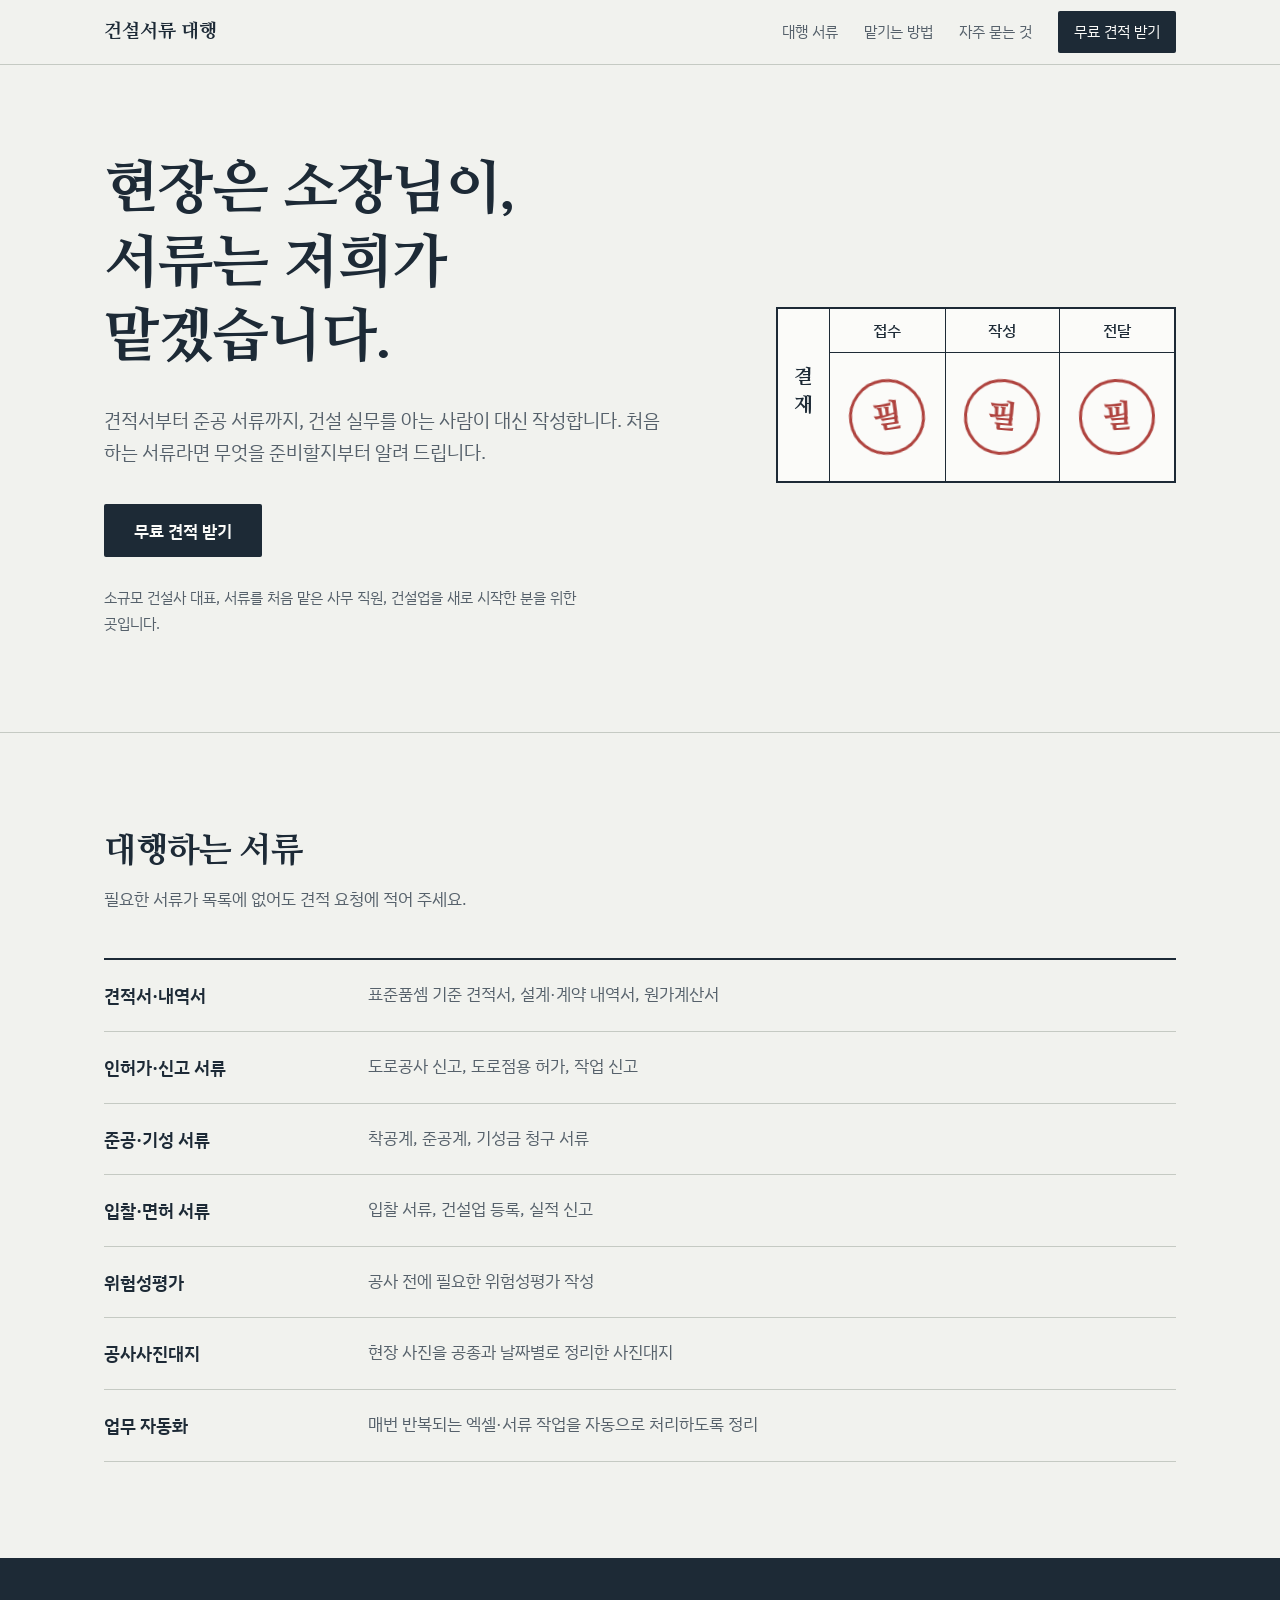
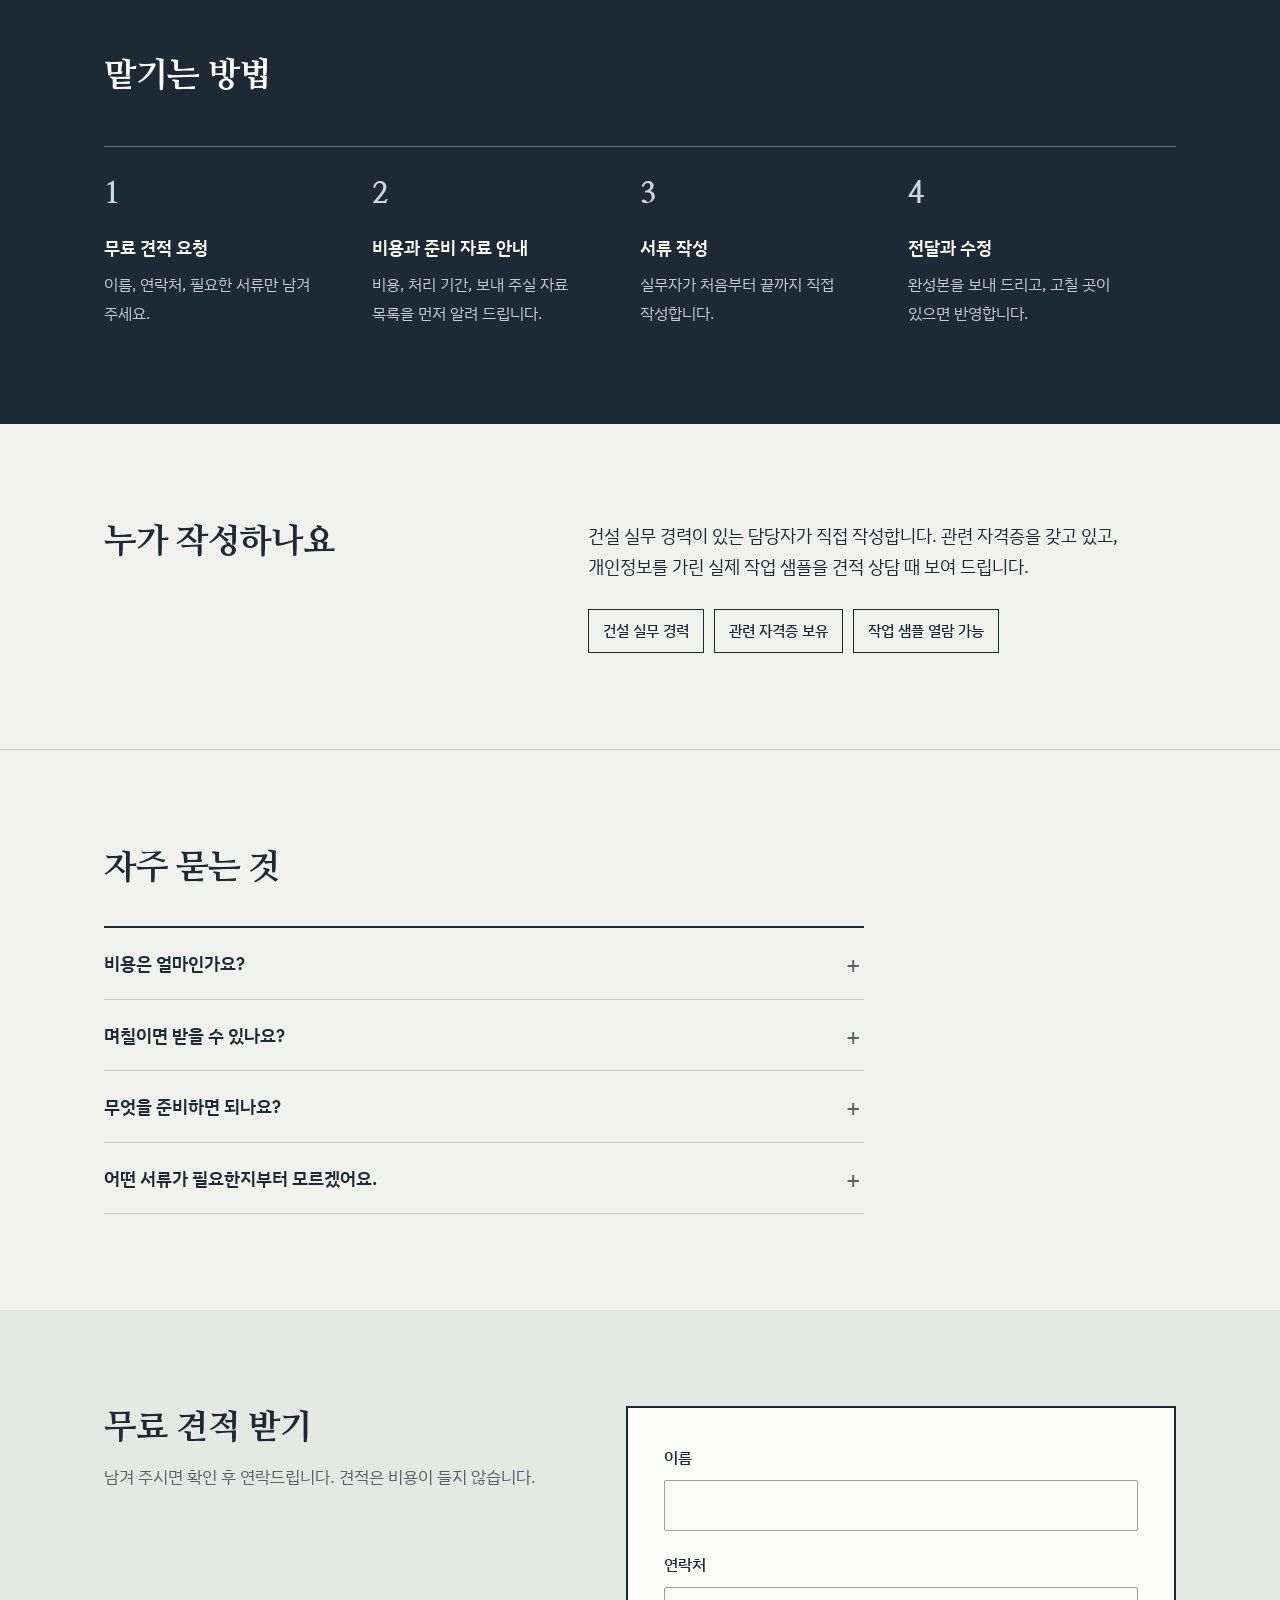
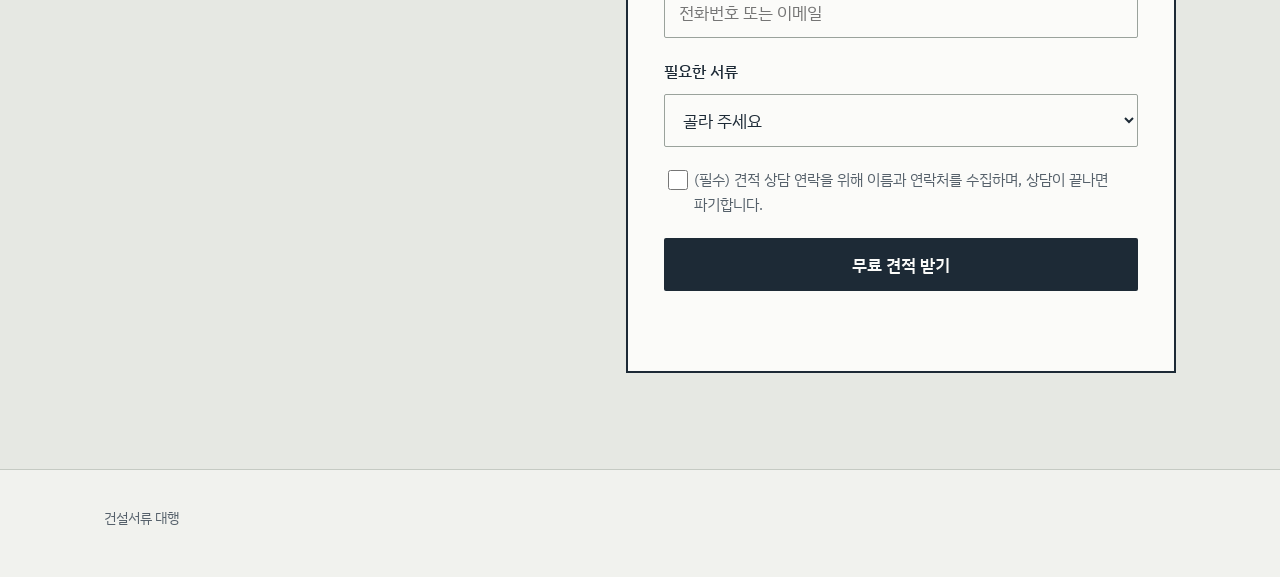
==== index.html @ 9c9627f2 "건설서류 대행 사이트 첫 버전: 첫 화면, 견적 요청 폼, /admin Co-Authored-By: Claude Opus 5.5 <noreply@anthropic.com>" ====
<!doctype html>
<html lang="ko">
<head>
  <meta charset="utf-8">
  <meta name="viewport" content="width=device-width, initial-scale=1">
  <!-- TODO: 사이트 이름이 정해지면 title·description·헤더·푸터의 "건설서류 대행"을 바꾼다 -->
  <title>건설서류 대행 | 견적서부터 준공 서류까지</title>
  <meta name="description" content="소규모 건설회사와 건설 초보자를 위해 견적서·내역서, 인허가·신고, 준공·기성, 입찰·면허, 위험성평가, 공사사진대지 서류를 대신 작성합니다.">
  <link rel="preconnect" href="https://fonts.googleapis.com">
  <link rel="preconnect" href="https://fonts.gstatic.com" crossorigin>
  <link href="https://fonts.googleapis.com/css2?family=IBM+Plex+Sans+KR:wght@400;500;600&family=Nanum+Myeongjo:wght@700;800&display=swap" rel="stylesheet">
  <link rel="stylesheet" href="/assets/style.css">
</head>
<body>
  <a class="skip" href="#quote">견적 요청으로 바로 가기</a>

  <header class="top">
    <div class="wrap top-in">
      <a class="brand" href="/">건설서류 대행</a>
      <nav aria-label="주요 메뉴">
        <a href="#docs">대행 서류</a>
        <a href="#how">맡기는 방법</a>
        <a href="#faq">자주 묻는 것</a>
        <a class="nav-cta" href="#quote">무료 견적 받기</a>
      </nav>
    </div>
  </header>

  <main>
    <section class="hero">
      <div class="wrap hero-in">
        <div class="hero-text">
          <h1>현장은 소장님이,<br>서류는 저희가 맡겠습니다.</h1>
          <p class="lead">견적서부터 준공 서류까지, 건설 실무를 아는 사람이 대신 작성합니다. 처음 하는 서류라면 무엇을 준비할지부터 알려 드립니다.</p>
          <a class="btn" href="#quote">무료 견적 받기</a>
          <p class="for">소규모 건설사 대표, 서류를 처음 맡은 사무 직원, 건설업을 새로 시작한 분을 위한 곳입니다.</p>
        </div>

        <figure class="approval" aria-label="결재란: 접수, 작성, 전달이 모두 완료된 모습">
          <figcaption>결재</figcaption>
          <div class="cells">
            <div class="cell"><span class="role">접수</span><span class="seal" style="--d:0">필</span></div>
            <div class="cell"><span class="role">작성</span><span class="seal" style="--d:1">필</span></div>
            <div class="cell"><span class="role">전달</span><span class="seal" style="--d:2">필</span></div>
          </div>
        </figure>
      </div>
    </section>

    <section id="docs" class="block">
      <div class="wrap">
        <h2>대행하는 서류</h2>
        <p class="sub">필요한 서류가 목록에 없어도 견적 요청에 적어 주세요.</p>
        <dl class="doclist">
          <div><dt>견적서·내역서</dt><dd>표준품셈 기준 견적서, 설계·계약 내역서, 원가계산서</dd></div>
          <div><dt>인허가·신고 서류</dt><dd>도로공사 신고, 도로점용 허가, 작업 신고</dd></div>
          <div><dt>준공·기성 서류</dt><dd>착공계, 준공계, 기성금 청구 서류</dd></div>
          <div><dt>입찰·면허 서류</dt><dd>입찰 서류, 건설업 등록, 실적 신고</dd></div>
          <div><dt>위험성평가</dt><dd>공사 전에 필요한 위험성평가 작성</dd></div>
          <div><dt>공사사진대지</dt><dd>현장 사진을 공종과 날짜별로 정리한 사진대지</dd></div>
          <div><dt>업무 자동화</dt><dd>매번 반복되는 엑셀·서류 작업을 자동으로 처리하도록 정리</dd></div>
        </dl>
      </div>
    </section>

    <section id="how" class="block block-ink">
      <div class="wrap">
        <h2>맡기는 방법</h2>
        <ol class="steps">
          <li><strong>무료 견적 요청</strong><span>이름, 연락처, 필요한 서류만 남겨 주세요.</span></li>
          <li><strong>비용과 준비 자료 안내</strong><span>비용, 처리 기간, 보내 주실 자료 목록을 먼저 알려 드립니다.</span></li>
          <li><strong>서류 작성</strong><span>실무자가 처음부터 끝까지 직접 작성합니다.</span></li>
          <li><strong>전달과 수정</strong><span>완성본을 보내 드리고, 고칠 곳이 있으면 반영합니다.</span></li>
        </ol>
      </div>
    </section>

    <section class="block">
      <div class="wrap who">
        <h2>누가 작성하나요</h2>
        <div class="who-body">
          <!-- TODO: 경력 연수와 자격증 이름이 정해지면 아래 문장에 넣는다 -->
          <p>건설 실무 경력이 있는 담당자가 직접 작성합니다. 관련 자격증을 갖고 있고, 개인정보를 가린 실제 작업 샘플을 견적 상담 때 보여 드립니다.</p>
          <ul class="proof">
            <li>건설 실무 경력</li>
            <li>관련 자격증 보유</li>
            <li>작업 샘플 열람 가능</li>
          </ul>
        </div>
      </div>
    </section>

    <!-- 후기 자리: 실제 후기가 생기면 이 자리에 넣는다. 지어내지 않는다. -->

    <section id="faq" class="block block-rule">
      <div class="wrap">
        <h2>자주 묻는 것</h2>
        <div class="faq">
          <details>
            <summary>비용은 얼마인가요?</summary>
            <p>서류 종류와 분량에 따라 다릅니다. 견적 요청을 남기시면 작업을 시작하기 전에 비용을 먼저 알려 드립니다.</p>
          </details>
          <details>
            <summary>며칠이면 받을 수 있나요?</summary>
            <p>서류마다 달라서 견적을 드릴 때 처리 기간도 함께 알려 드립니다.</p>
          </details>
          <details>
            <summary>무엇을 준비하면 되나요?</summary>
            <p>견적 요청 뒤에 필요한 자료 목록을 보내 드립니다. 보통 도면, 물량표, 현장 사진 같은 자료입니다.</p>
          </details>
          <details>
            <summary>어떤 서류가 필요한지부터 모르겠어요.</summary>
            <p>견적 요청에서 서류 종류를 "잘 모르겠어요"로 골라 주세요. 공사 상황을 듣고 필요한 서류부터 정리해 드립니다.</p>
          </details>
        </div>
      </div>
    </section>

    <section id="quote" class="block quote">
      <div class="wrap quote-in">
        <div>
          <h2>무료 견적 받기</h2>
          <p class="sub">남겨 주시면 확인 후 연락드립니다. 견적은 비용이 들지 않습니다.</p>
        </div>
        <form id="quote-form" novalidate>
          <label>이름
            <input name="name" autocomplete="name" maxlength="50" required>
          </label>
          <label>연락처
            <input name="contact" autocomplete="tel" inputmode="tel" maxlength="100" placeholder="전화번호 또는 이메일" required>
          </label>
          <label>필요한 서류
            <select name="message" required>
              <option value="">골라 주세요</option>
              <option>견적서·내역서</option>
              <option>인허가·신고 서류</option>
              <option>준공·기성 서류</option>
              <option>입찰·면허 서류</option>
              <option>위험성평가</option>
              <option>공사사진대지</option>
              <option>업무 자동화</option>
              <option>여러 가지</option>
              <option>잘 모르겠어요</option>
            </select>
          </label>
          <div class="trap" aria-hidden="true">
            <label>웹사이트 <input name="website" tabindex="-1" autocomplete="off"></label>
          </div>
          <label class="consent">
            <input type="checkbox" name="consent" required>
            <span>(필수) 견적 상담 연락을 위해 이름과 연락처를 수집하며, 상담이 끝나면 파기합니다.</span>
          </label>
          <button class="btn" type="submit">무료 견적 받기</button>
          <p class="form-msg" role="status" aria-live="polite"></p>
        </form>
      </div>
    </section>
  </main>

  <footer class="foot">
    <div class="wrap">
      <!-- TODO: 상호, 대표자, 사업자등록번호, 연락처가 정해지면 넣는다 -->
      <p>건설서류 대행</p>
    </div>
  </footer>

  <script src="/assets/main.js" defer></script>
</body>
</html>
---- assets/style.css ----
:root {
  --paper: #f1f2ee;
  --paper-2: #e6e8e3;
  --ink: #1d2a36;
  --graphite: #56616b;
  --rule: #c5cac3;
  --seal: #a8322d;
  --white: #fbfbf9;
  --serif: "Nanum Myeongjo", "Batang", serif;
  --sans: "IBM Plex Sans KR", "Malgun Gothic", system-ui, sans-serif;
}

*, *::before, *::after { box-sizing: border-box; }
html { scroll-behavior: smooth; }
body {
  margin: 0;
  background: var(--paper);
  color: var(--ink);
  font: 400 17px/1.7 var(--sans);
  word-break: keep-all;
  overflow-wrap: break-word;
}
h1, h2 { font-family: var(--serif); font-weight: 800; margin: 0; letter-spacing: -0.01em; }
h2 { font-size: clamp(26px, 3.2vw, 34px); line-height: 1.3; }
p { margin: 0; }
a { color: inherit; }
:focus-visible { outline: 3px solid var(--seal); outline-offset: 3px; }

.wrap { max-width: 1120px; margin: 0 auto; padding: 0 24px; }
.skip { position: absolute; left: -999px; top: 8px; background: var(--ink); color: var(--white); padding: 8px 14px; z-index: 10; }
.skip:focus { left: 8px; }

/* header */
.top { border-bottom: 1px solid var(--rule); background: var(--paper); position: sticky; top: 0; z-index: 5; }
.top-in { display: flex; align-items: center; justify-content: space-between; height: 64px; gap: 16px; }
.brand { font-family: var(--serif); font-weight: 800; font-size: 19px; text-decoration: none; }
.top nav { display: flex; align-items: center; gap: 26px; font-size: 15px; }
.top nav a { text-decoration: none; color: var(--graphite); }
.top nav a:hover { color: var(--ink); }
.top nav .nav-cta { color: var(--white); background: var(--ink); padding: 8px 16px; border-radius: 2px; }
.top nav .nav-cta:hover { color: var(--white); background: #2b3c4c; }

/* buttons */
.btn {
  display: inline-block; border: 0; cursor: pointer;
  background: var(--ink); color: var(--white);
  font: 600 17px/1 var(--sans);
  padding: 18px 30px; border-radius: 2px; text-decoration: none;
}
.btn:hover { background: #2b3c4c; }

/* hero */
.hero { padding: 88px 0 96px; border-bottom: 1px solid var(--rule); }
.hero-in { display: grid; grid-template-columns: 1.25fr 1fr; gap: 64px; align-items: center; }
.hero h1 { font-size: clamp(34px, 5vw, 58px); line-height: 1.28; }
.lead { margin: 28px 0 36px; font-size: 19px; color: var(--graphite); max-width: 34em; }
.for { margin-top: 28px; font-size: 15px; color: var(--graphite); max-width: 32em; }

/* approval box — the one bold element */
.approval {
  margin: 0; justify-self: end;
  display: grid; grid-template-columns: 52px 1fr;
  border: 2px solid var(--ink); background: var(--white);
  width: min(100%, 400px);
}
.approval figcaption {
  writing-mode: vertical-rl; text-orientation: upright;
  display: grid; place-items: center;
  border-right: 1px solid var(--ink);
  font-family: var(--serif); font-weight: 800; font-size: 20px; letter-spacing: 0.4em;
}
.cells { display: grid; grid-template-columns: repeat(3, 1fr); }
.cell { display: grid; grid-template-rows: 44px 1fr; border-left: 1px solid var(--ink); }
.cell:first-child { border-left: 0; }
.role { display: grid; place-items: center; border-bottom: 1px solid var(--ink); font-weight: 500; font-size: 16px; }
.seal {
  justify-self: center; align-self: center; margin: 26px 0;
  width: 76px; height: 76px; border-radius: 50%;
  border: 3px solid var(--seal); color: var(--seal);
  display: grid; place-items: center;
  font-family: var(--serif); font-weight: 800; font-size: 32px;
  transform: rotate(-8deg);
  opacity: 0.92;
  animation: stamp 420ms cubic-bezier(.2,.9,.3,1.3) both;
  animation-delay: calc(500ms + var(--d) * 380ms);
}
.cell:nth-child(2) .seal { transform: rotate(5deg); }
.cell:nth-child(3) .seal { transform: rotate(-3deg); }
@keyframes stamp {
  0% { opacity: 0; scale: 1.7; }
  60% { opacity: 1; scale: 0.94; }
  100% { opacity: 0.92; scale: 1; }
}

/* sections */
.block { padding: 96px 0; }
.block .sub { margin-top: 12px; color: var(--graphite); }
.block-ink { background: var(--ink); color: var(--white); }
.block-rule { border-top: 1px solid var(--rule); }

.doclist { margin: 44px 0 0; border-top: 2px solid var(--ink); }
.doclist > div {
  display: grid; grid-template-columns: 240px 1fr; gap: 24px;
  padding: 20px 0; border-bottom: 1px solid var(--rule);
}
.doclist dt { font-weight: 600; font-size: 18px; }
.doclist dd { margin: 0; color: var(--graphite); }

.steps { list-style: none; counter-reset: s; margin: 48px 0 0; padding: 0; display: grid; grid-template-columns: repeat(4, 1fr); gap: 0; }
.steps li { counter-increment: s; padding: 0 28px 0 0; border-top: 1px solid rgba(251,251,249,.35); padding-top: 22px; }
.steps li::before { content: counter(s); display: block; font-family: var(--serif); font-weight: 800; font-size: 30px; margin-bottom: 12px; color: #cfd5da; }
.steps strong { display: block; font-size: 18px; font-weight: 600; margin-bottom: 8px; }
.steps span { color: #c3cbd2; font-size: 16px; }

.who { display: grid; grid-template-columns: 1fr 1.4fr; gap: 64px; }
.who-body p { font-size: 18px; max-width: 34em; }
.proof { list-style: none; margin: 28px 0 0; padding: 0; display: flex; flex-wrap: wrap; gap: 10px; }
.proof li { border: 1px solid var(--ink); padding: 8px 14px; font-size: 15px; font-weight: 500; }

.faq { margin-top: 36px; max-width: 760px; border-top: 2px solid var(--ink); }
.faq details { border-bottom: 1px solid var(--rule); }
.faq summary { cursor: pointer; list-style: none; padding: 20px 40px 20px 0; font-weight: 600; font-size: 18px; position: relative; }
.faq summary::-webkit-details-marker { display: none; }
.faq summary::after { content: "+"; position: absolute; right: 4px; top: 16px; font-size: 24px; font-weight: 400; color: var(--graphite); }
.faq details[open] summary::after { content: "−"; }
.faq details p { padding: 0 0 22px; color: var(--graphite); max-width: 40em; }

/* quote form */
.quote { background: var(--paper-2); }
.quote-in { display: grid; grid-template-columns: 1fr 1.2fr; gap: 64px; align-items: start; }
#quote-form { background: var(--white); border: 2px solid var(--ink); padding: 36px; display: grid; gap: 20px; }
#quote-form label { display: grid; gap: 8px; font-weight: 500; font-size: 16px; }
#quote-form input, #quote-form select {
  font: 400 17px/1.4 var(--sans); color: var(--ink);
  padding: 13px 14px; border: 1px solid #9aa29c; border-radius: 2px; background: var(--white);
  width: 100%;
}
#quote-form input:focus, #quote-form select:focus { border-color: var(--ink); }
#quote-form .consent { grid-template-columns: 22px 1fr; align-items: start; font-weight: 400; font-size: 15px; color: var(--graphite); }
#quote-form .consent input { width: 20px; height: 20px; margin-top: 3px; padding: 0; accent-color: var(--ink); }
#quote-form .btn { width: 100%; }
#quote-form .btn[disabled] { opacity: .6; cursor: wait; }
.trap { position: absolute; left: -9999px; width: 1px; height: 1px; overflow: hidden; }
.form-msg { min-height: 1.5em; font-size: 16px; }
.form-msg.ok { color: var(--ink); font-weight: 600; }
.form-msg.err { color: var(--seal); }

.foot { border-top: 1px solid var(--rule); padding: 36px 0 48px; font-size: 14px; color: var(--graphite); }

/* responsive */
@media (max-width: 900px) {
  .hero { padding: 56px 0 64px; }
  .hero-in, .who, .quote-in { grid-template-columns: 1fr; gap: 40px; }
  .approval { justify-self: start; }
  .steps { grid-template-columns: 1fr 1fr; row-gap: 32px; }
  .top nav a:not(.nav-cta) { display: none; }
}
@media (max-width: 560px) {
  body { font-size: 16px; }
  .wrap { padding: 0 16px; }
  .block { padding: 64px 0; }
  .doclist > div { grid-template-columns: 1fr; gap: 4px; }
  .steps { grid-template-columns: 1fr; }
  #quote-form { padding: 24px 18px; }
  .seal { width: 64px; height: 64px; font-size: 27px; margin: 20px 0; }
  .approval { grid-template-columns: 44px 1fr; }
}
@media (prefers-reduced-motion: reduce) {
  html { scroll-behavior: auto; }
  .seal { animation: none; }
}
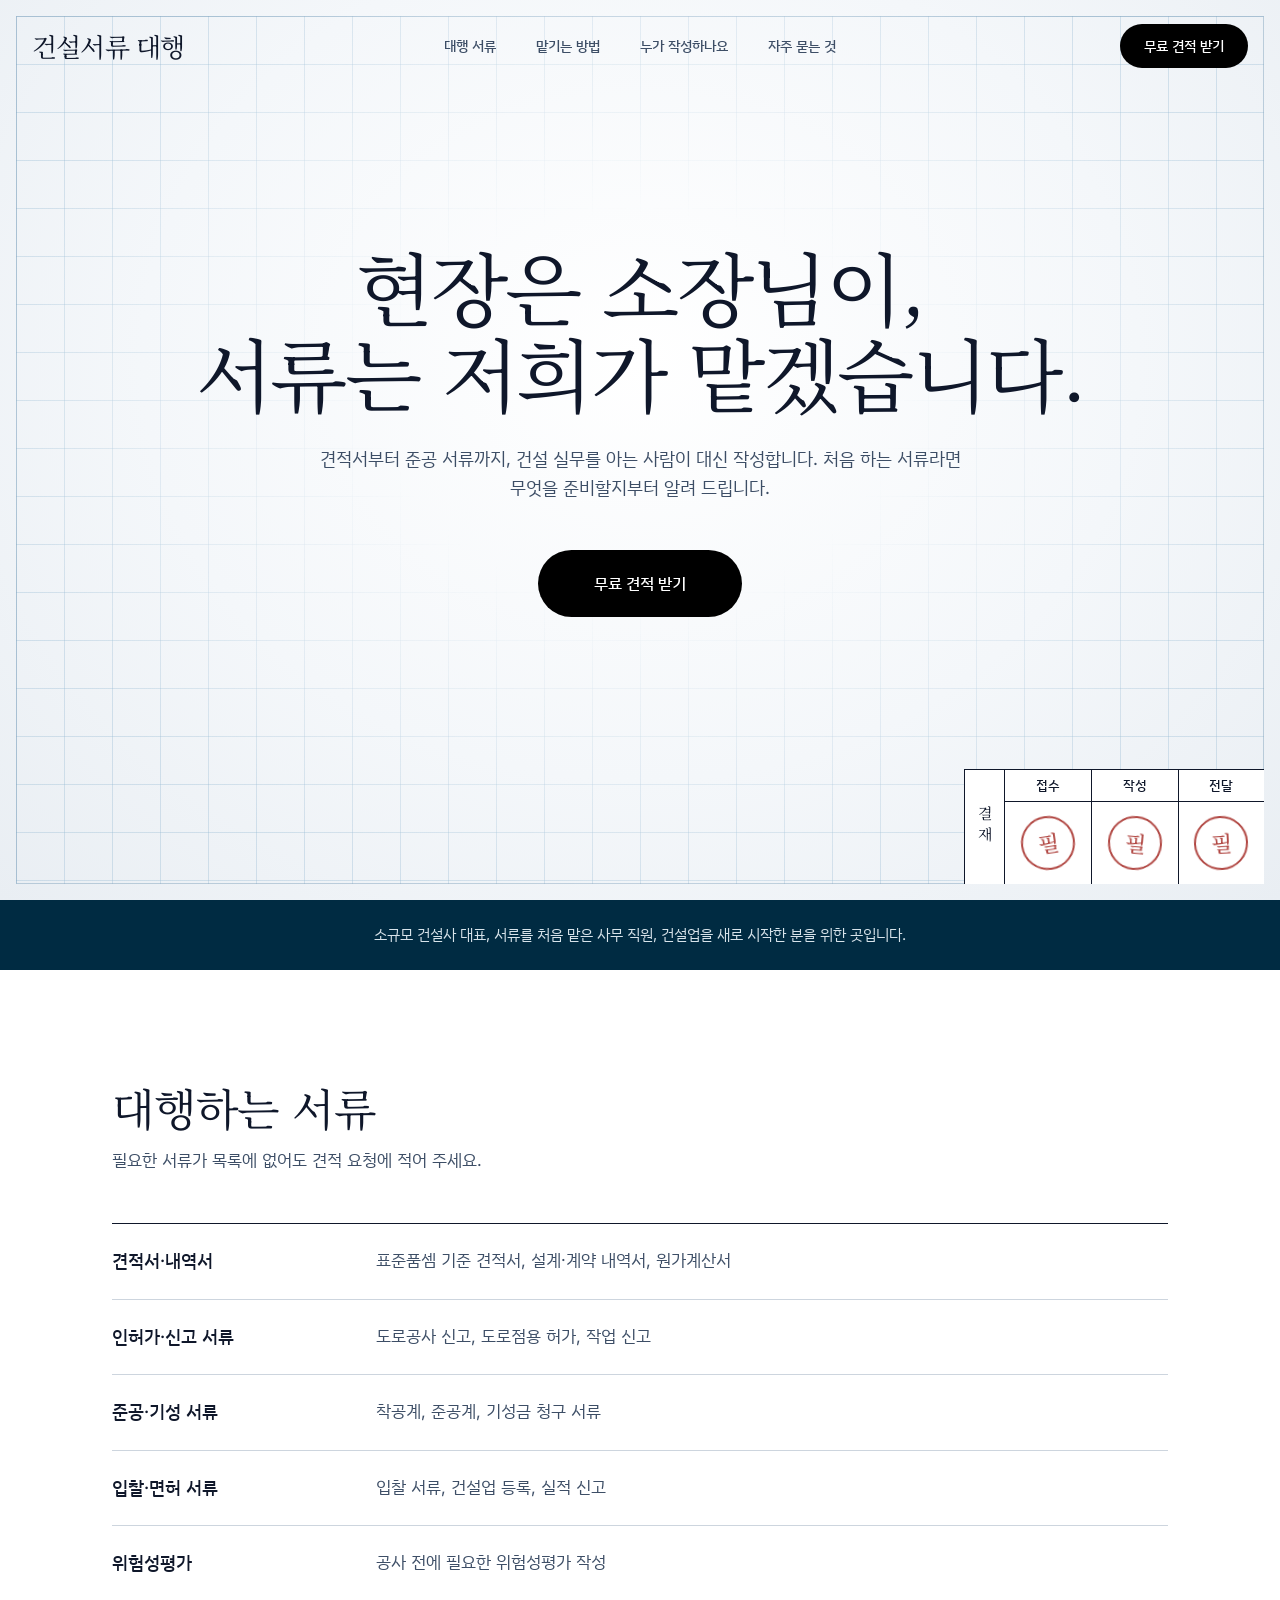
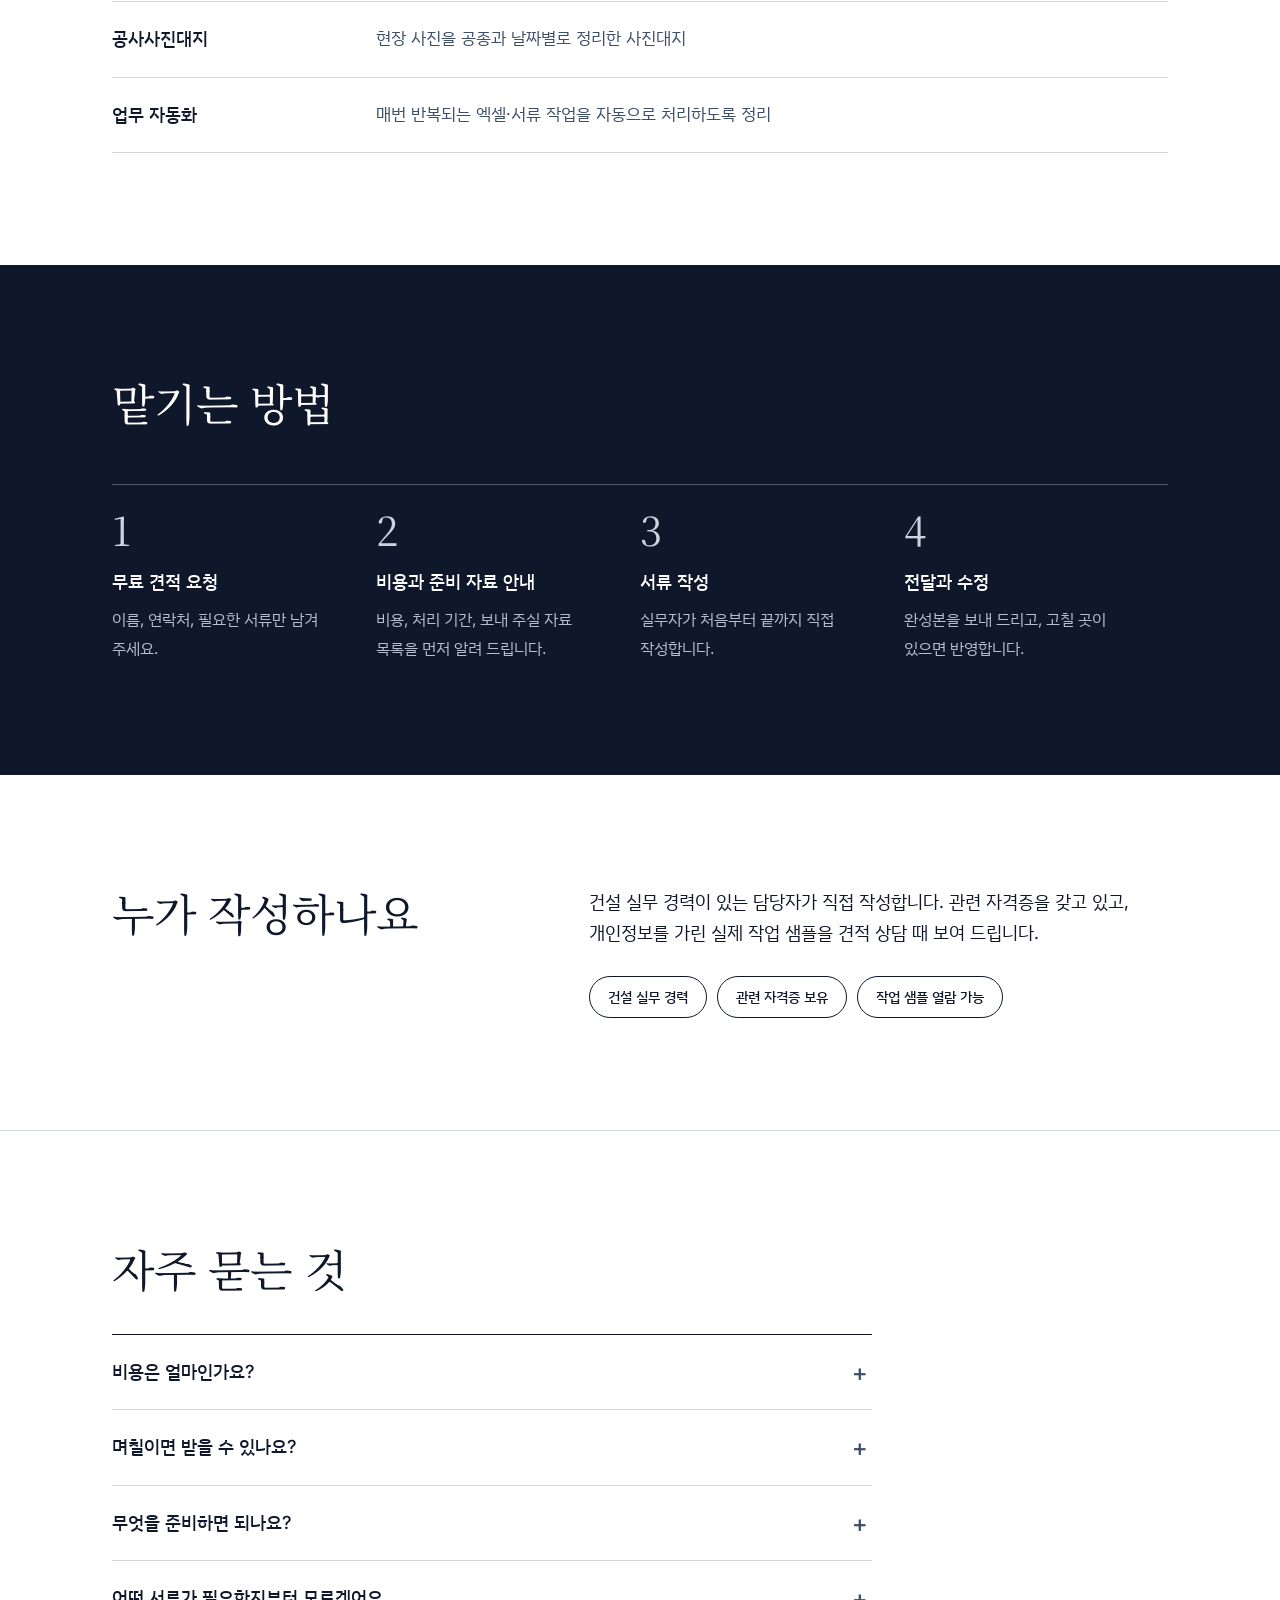
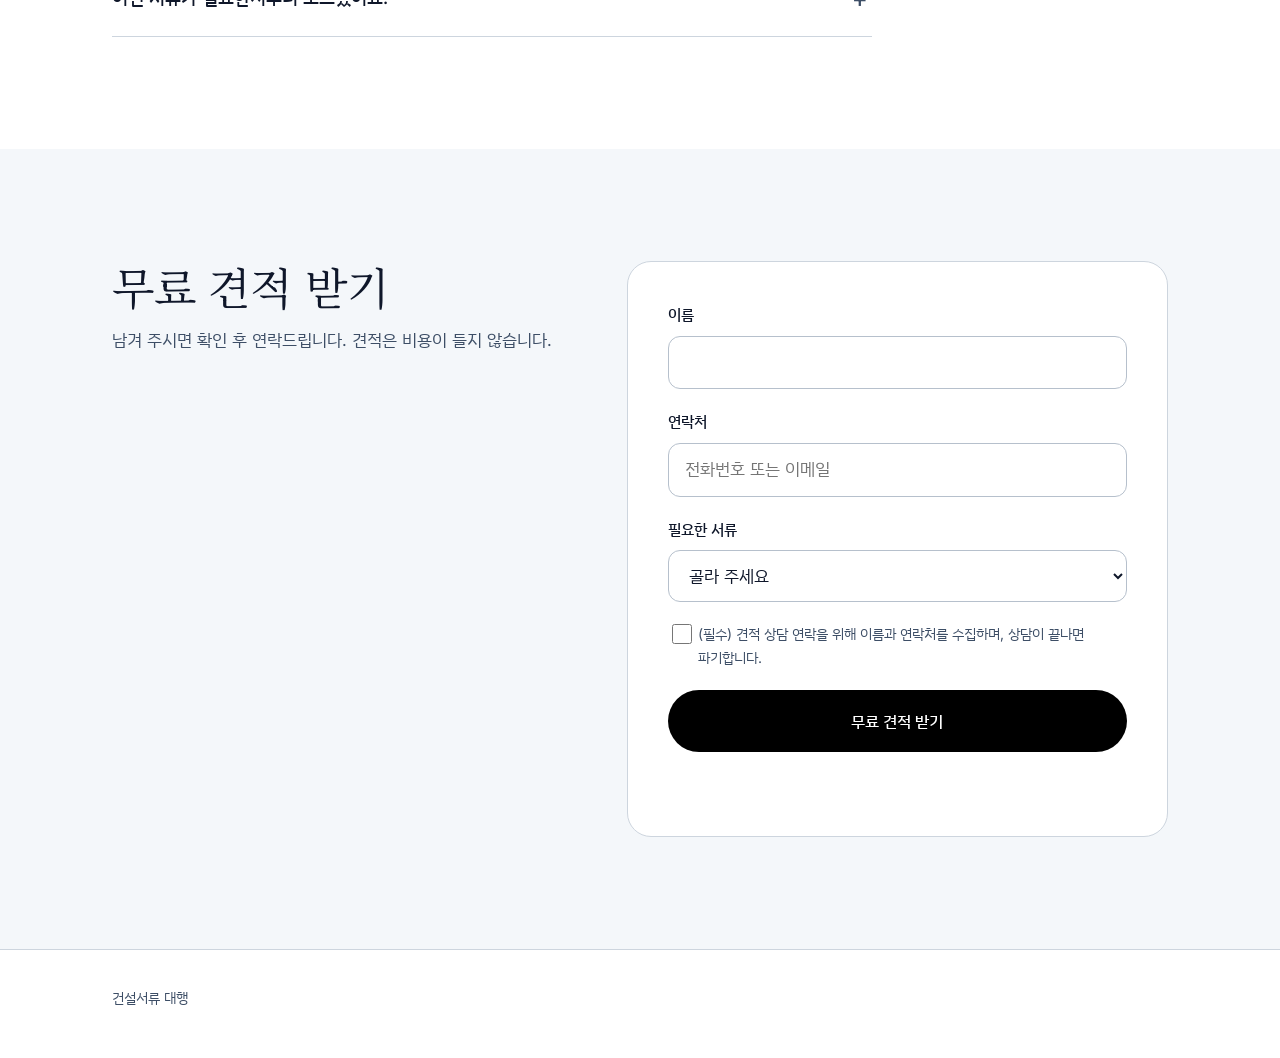
==== commit 0766b46b: "첫 화면을 도면 시트 컨셉의 에디토리얼 디자인으로 변경 Co-Authored-By: Claude Opus 5.5 <noreply@anthropic.com>" ====
--- a/index.html
+++ b/index.html
@@ -8,43 +8,46 @@
   <meta name="description" content="소규모 건설회사와 건설 초보자를 위해 견적서·내역서, 인허가·신고, 준공·기성, 입찰·면허, 위험성평가, 공사사진대지 서류를 대신 작성합니다.">
   <link rel="preconnect" href="https://fonts.googleapis.com">
   <link rel="preconnect" href="https://fonts.gstatic.com" crossorigin>
-  <link href="https://fonts.googleapis.com/css2?family=IBM+Plex+Sans+KR:wght@400;500;600&family=Nanum+Myeongjo:wght@700;800&display=swap" rel="stylesheet">
+  <link href="https://fonts.googleapis.com/css2?family=Inter:wght@400;500;600&family=IBM+Plex+Sans+KR:wght@400;500;600&family=Noto+Serif+KR:wght@400;500&display=swap" rel="stylesheet">
   <link rel="stylesheet" href="/assets/style.css">
 </head>
 <body>
   <a class="skip" href="#quote">견적 요청으로 바로 가기</a>
 
   <header class="top">
-    <div class="wrap top-in">
+    <div class="top-in">
       <a class="brand" href="/">건설서류 대행</a>
-      <nav aria-label="주요 메뉴">
+      <nav class="links" aria-label="주요 메뉴">
         <a href="#docs">대행 서류</a>
         <a href="#how">맡기는 방법</a>
+        <a href="#who">누가 작성하나요</a>
         <a href="#faq">자주 묻는 것</a>
-        <a class="nav-cta" href="#quote">무료 견적 받기</a>
       </nav>
+      <a class="pill pill-sm" href="#quote">무료 견적 받기</a>
     </div>
   </header>
 
   <main>
     <section class="hero">
-      <div class="wrap hero-in">
-        <div class="hero-text">
-          <h1>현장은 소장님이,<br>서류는 저희가 맡겠습니다.</h1>
-          <p class="lead">견적서부터 준공 서류까지, 건설 실무를 아는 사람이 대신 작성합니다. 처음 하는 서류라면 무엇을 준비할지부터 알려 드립니다.</p>
-          <a class="btn" href="#quote">무료 견적 받기</a>
-          <p class="for">소규모 건설사 대표, 서류를 처음 맡은 사무 직원, 건설업을 새로 시작한 분을 위한 곳입니다.</p>
+      <div class="sheet" aria-hidden="true"></div>
+      <div class="hero-in">
+        <h1 class="rise">현장은 소장님이,<br><em>서류는 저희가</em> 맡겠습니다.</h1>
+        <p class="lead rise" style="--delay:.2s">견적서부터 준공 서류까지, 건설 실무를 아는 사람이 대신 작성합니다. 처음 하는 서류라면 무엇을 준비할지부터 알려 드립니다.</p>
+        <a class="pill pill-lg rise" style="--delay:.4s" href="#quote">무료 견적 받기</a>
+      </div>
+
+      <figure class="approval" aria-label="결재란: 접수, 작성, 전달이 모두 완료된 모습">
+        <figcaption>결재</figcaption>
+        <div class="cells">
+          <div class="cell"><span class="role">접수</span><span class="seal" style="--d:0">필</span></div>
+          <div class="cell"><span class="role">작성</span><span class="seal" style="--d:1">필</span></div>
+          <div class="cell"><span class="role">전달</span><span class="seal" style="--d:2">필</span></div>
         </div>
+      </figure>
+    </section>
 
-        <figure class="approval" aria-label="결재란: 접수, 작성, 전달이 모두 완료된 모습">
-          <figcaption>결재</figcaption>
-          <div class="cells">
-            <div class="cell"><span class="role">접수</span><span class="seal" style="--d:0">필</span></div>
-            <div class="cell"><span class="role">작성</span><span class="seal" style="--d:1">필</span></div>
-            <div class="cell"><span class="role">전달</span><span class="seal" style="--d:2">필</span></div>
-          </div>
-        </figure>
-      </div>
+    <section class="for-band">
+      <p>소규모 건설사 대표, 서류를 처음 맡은 사무 직원, 건설업을 새로 시작한 분을 위한 곳입니다.</p>
     </section>
 
     <section id="docs" class="block">
@@ -75,7 +78,7 @@
       </div>
     </section>
 
-    <section class="block">
+    <section id="who" class="block">
       <div class="wrap who">
         <h2>누가 작성하나요</h2>
         <div class="who-body">
@@ -150,7 +153,7 @@
             <input type="checkbox" name="consent" required>
             <span>(필수) 견적 상담 연락을 위해 이름과 연락처를 수집하며, 상담이 끝나면 파기합니다.</span>
           </label>
-          <button class="btn" type="submit">무료 견적 받기</button>
+          <button class="pill pill-lg" type="submit">무료 견적 받기</button>
           <p class="form-msg" role="status" aria-live="polite"></p>
         </form>
       </div>
--- a/assets/style.css
+++ b/assets/style.css
@@ -1,171 +1,208 @@
 :root {
-  --paper: #f1f2ee;
-  --paper-2: #e6e8e3;
-  --ink: #1d2a36;
-  --graphite: #56616b;
-  --rule: #c5cac3;
+  --ink: #0f172a;
+  --muted: hsl(215 25% 32%);
+  --black: #000;
+  --white: #fff;
+  --sheet: #f4f7fa;
+  --sheet-2: #e9eef3;
+  --line: hsl(205 40% 70% / .35);
+  --rule: #cdd5de;
+  --navy: hsl(201 100% 13%);
   --seal: #a8322d;
-  --white: #fbfbf9;
-  --serif: "Nanum Myeongjo", "Batang", serif;
-  --sans: "IBM Plex Sans KR", "Malgun Gothic", system-ui, sans-serif;
+  --serif: "Noto Serif KR", "Batang", serif;
+  --sans: "Inter", "IBM Plex Sans KR", "Malgun Gothic", system-ui, sans-serif;
 }
 
 *, *::before, *::after { box-sizing: border-box; }
 html { scroll-behavior: smooth; }
 body {
   margin: 0;
-  background: var(--paper);
+  background: var(--white);
   color: var(--ink);
   font: 400 17px/1.7 var(--sans);
   word-break: keep-all;
   overflow-wrap: break-word;
 }
-h1, h2 { font-family: var(--serif); font-weight: 800; margin: 0; letter-spacing: -0.01em; }
-h2 { font-size: clamp(26px, 3.2vw, 34px); line-height: 1.3; }
+h1, h2 { font-family: var(--serif); font-weight: 400; margin: 0; }
+h2 { font-size: clamp(30px, 3.6vw, 44px); line-height: 1.15; letter-spacing: -1.2px; }
 p { margin: 0; }
 a { color: inherit; }
 :focus-visible { outline: 3px solid var(--seal); outline-offset: 3px; }
 
-.wrap { max-width: 1120px; margin: 0 auto; padding: 0 24px; }
-.skip { position: absolute; left: -999px; top: 8px; background: var(--ink); color: var(--white); padding: 8px 14px; z-index: 10; }
+.wrap { max-width: 1120px; margin: 0 auto; padding: 0 32px; }
+.skip { position: absolute; left: -999px; top: 8px; background: var(--black); color: var(--white); padding: 8px 14px; z-index: 20; }
 .skip:focus { left: 8px; }
 
-/* header */
-.top { border-bottom: 1px solid var(--rule); background: var(--paper); position: sticky; top: 0; z-index: 5; }
-.top-in { display: flex; align-items: center; justify-content: space-between; height: 64px; gap: 16px; }
-.brand { font-family: var(--serif); font-weight: 800; font-size: 19px; text-decoration: none; }
-.top nav { display: flex; align-items: center; gap: 26px; font-size: 15px; }
-.top nav a { text-decoration: none; color: var(--graphite); }
-.top nav a:hover { color: var(--ink); }
-.top nav .nav-cta { color: var(--white); background: var(--ink); padding: 8px 16px; border-radius: 2px; }
-.top nav .nav-cta:hover { color: var(--white); background: #2b3c4c; }
-
-/* buttons */
-.btn {
-  display: inline-block; border: 0; cursor: pointer;
-  background: var(--ink); color: var(--white);
-  font: 600 17px/1 var(--sans);
-  padding: 18px 30px; border-radius: 2px; text-decoration: none;
-}
-.btn:hover { background: #2b3c4c; }
-
-/* hero */
-.hero { padding: 88px 0 96px; border-bottom: 1px solid var(--rule); }
-.hero-in { display: grid; grid-template-columns: 1.25fr 1fr; gap: 64px; align-items: center; }
-.hero h1 { font-size: clamp(34px, 5vw, 58px); line-height: 1.28; }
-.lead { margin: 28px 0 36px; font-size: 19px; color: var(--graphite); max-width: 34em; }
-.for { margin-top: 28px; font-size: 15px; color: var(--graphite); max-width: 32em; }
-
-/* approval box — the one bold element */
+/* pill button */
+.pill {
+  display: inline-block; border: 0; cursor: pointer; text-decoration: none;
+  background: var(--black); color: var(--white);
+  border-radius: 9999px; font-family: var(--sans); font-weight: 500;
+  transition: transform .2s ease-in-out;
+}
+.pill:hover { transform: scale(1.03); }
+.pill-sm { padding: 10px 24px; font-size: 14px; }
+.pill-lg { padding: 20px 56px; font-size: 16px; }
+
+/* nav: 3 columns */
+.top { position: absolute; inset: 0 0 auto 0; z-index: 10; }
+.top-in {
+  max-width: 1280px; margin: 0 auto; padding: 24px 32px;
+  display: grid; grid-template-columns: 1fr auto 1fr; align-items: center; gap: 24px;
+}
+.brand { font-family: var(--serif); font-size: 26px; letter-spacing: -0.8px; text-decoration: none; }
+.links { display: flex; gap: 40px; font-size: 14px; font-weight: 500; }
+.links a { text-decoration: none; color: var(--muted); }
+.links a:hover { color: var(--ink); }
+.top .pill { justify-self: end; }
+
+/* hero: a drawing sheet */
+.hero {
+  position: relative; min-height: 100vh; min-height: 100svh;
+  display: flex; align-items: center; justify-content: center;
+  padding: 120px 32px 160px; overflow: hidden;
+  background: radial-gradient(ellipse at 50% 40%, var(--white) 0%, var(--sheet) 55%, var(--sheet-2) 100%);
+}
+.sheet {
+  position: absolute; inset: 16px; pointer-events: none;
+  border: 1px solid hsl(205 30% 60% / .45);
+  background-image:
+    linear-gradient(var(--line) 1px, transparent 1px),
+    linear-gradient(90deg, var(--line) 1px, transparent 1px);
+  background-size: 48px 48px;
+  background-position: -1px -1px;
+  mask-image: radial-gradient(ellipse at 50% 45%, transparent 0%, transparent 28%, #000 75%);
+  -webkit-mask-image: radial-gradient(ellipse at 50% 45%, transparent 0%, transparent 28%, #000 75%);
+}
+.hero-in { position: relative; max-width: 1280px; text-align: center; display: flex; flex-direction: column; align-items: center; }
+.hero h1 {
+  font-size: 80px; line-height: 1.08; letter-spacing: -2.46px; color: var(--ink);
+}
+.hero h1 em { font-style: normal; color: var(--ink); }
+.lead { max-width: 670px; margin-top: 28px; font-size: 18px; line-height: 1.625; color: var(--muted); }
+.hero .pill-lg { margin-top: 48px; }
+
+.rise { opacity: 0; animation: fade-rise .8s ease-out forwards; animation-delay: var(--delay, 0s); }
+@keyframes fade-rise {
+  from { opacity: 0; transform: translateY(24px); }
+  to { opacity: 1; transform: translateY(0); }
+}
+
+/* title block in the sheet corner */
 .approval {
-  margin: 0; justify-self: end;
-  display: grid; grid-template-columns: 52px 1fr;
-  border: 2px solid var(--ink); background: var(--white);
-  width: min(100%, 400px);
+  position: absolute; right: 16px; bottom: 16px; margin: 0;
+  display: grid; grid-template-columns: 40px 1fr;
+  border-top: 1px solid var(--ink); border-left: 1px solid var(--ink);
+  background: var(--white); width: 300px;
 }
 .approval figcaption {
   writing-mode: vertical-rl; text-orientation: upright;
+  display: grid; place-items: center; border-right: 1px solid var(--ink);
+  font-family: var(--serif); font-size: 15px; letter-spacing: .4em;
+}
+.cells { display: grid; grid-template-columns: repeat(3, 1fr); }
+.cell { display: grid; grid-template-rows: 32px 1fr; border-left: 1px solid var(--ink); }
+.cell:first-child { border-left: 0; }
+.role { display: grid; place-items: center; border-bottom: 1px solid var(--ink); font-size: 13px; font-weight: 500; }
+.seal {
+  justify-self: center; align-self: center; margin: 14px 0;
+  width: 54px; height: 54px; border-radius: 50%;
+  border: 2.5px solid var(--seal); color: var(--seal);
   display: grid; place-items: center;
-  border-right: 1px solid var(--ink);
-  font-family: var(--serif); font-weight: 800; font-size: 20px; letter-spacing: 0.4em;
-}
-.cells { display: grid; grid-template-columns: repeat(3, 1fr); }
-.cell { display: grid; grid-template-rows: 44px 1fr; border-left: 1px solid var(--ink); }
-.cell:first-child { border-left: 0; }
-.role { display: grid; place-items: center; border-bottom: 1px solid var(--ink); font-weight: 500; font-size: 16px; }
-.seal {
-  justify-self: center; align-self: center; margin: 26px 0;
-  width: 76px; height: 76px; border-radius: 50%;
-  border: 3px solid var(--seal); color: var(--seal);
-  display: grid; place-items: center;
-  font-family: var(--serif); font-weight: 800; font-size: 32px;
-  transform: rotate(-8deg);
-  opacity: 0.92;
-  animation: stamp 420ms cubic-bezier(.2,.9,.3,1.3) both;
-  animation-delay: calc(500ms + var(--d) * 380ms);
-}
-.cell:nth-child(2) .seal { transform: rotate(5deg); }
-.cell:nth-child(3) .seal { transform: rotate(-3deg); }
+  font-family: var(--serif); font-weight: 500; font-size: 22px;
+  rotate: -8deg; opacity: 0;
+  animation: stamp .42s cubic-bezier(.2,.9,.3,1.3) forwards;
+  animation-delay: calc(1.3s + var(--d) * .35s);
+}
+.cell:nth-child(2) .seal { rotate: 5deg; }
+.cell:nth-child(3) .seal { rotate: -3deg; }
 @keyframes stamp {
   0% { opacity: 0; scale: 1.7; }
-  60% { opacity: 1; scale: 0.94; }
-  100% { opacity: 0.92; scale: 1; }
-}
+  60% { opacity: 1; scale: .94; }
+  100% { opacity: .9; scale: 1; }
+}
+
+.for-band { background: var(--navy); color: hsl(201 30% 88%); text-align: center; padding: 22px 32px; font-size: 15px; }
 
 /* sections */
-.block { padding: 96px 0; }
-.block .sub { margin-top: 12px; color: var(--graphite); }
+.block { padding: 112px 0; }
+.block .sub { margin-top: 14px; color: var(--muted); }
 .block-ink { background: var(--ink); color: var(--white); }
 .block-rule { border-top: 1px solid var(--rule); }
 
-.doclist { margin: 44px 0 0; border-top: 2px solid var(--ink); }
-.doclist > div {
-  display: grid; grid-template-columns: 240px 1fr; gap: 24px;
-  padding: 20px 0; border-bottom: 1px solid var(--rule);
-}
-.doclist dt { font-weight: 600; font-size: 18px; }
-.doclist dd { margin: 0; color: var(--graphite); }
-
-.steps { list-style: none; counter-reset: s; margin: 48px 0 0; padding: 0; display: grid; grid-template-columns: repeat(4, 1fr); gap: 0; }
-.steps li { counter-increment: s; padding: 0 28px 0 0; border-top: 1px solid rgba(251,251,249,.35); padding-top: 22px; }
-.steps li::before { content: counter(s); display: block; font-family: var(--serif); font-weight: 800; font-size: 30px; margin-bottom: 12px; color: #cfd5da; }
-.steps strong { display: block; font-size: 18px; font-weight: 600; margin-bottom: 8px; }
-.steps span { color: #c3cbd2; font-size: 16px; }
+.doclist { margin: 48px 0 0; border-top: 1px solid var(--ink); }
+.doclist > div { display: grid; grid-template-columns: 240px 1fr; gap: 24px; padding: 22px 0; border-bottom: 1px solid var(--rule); }
+.doclist dt { font-weight: 500; font-size: 18px; }
+.doclist dd { margin: 0; color: var(--muted); }
+
+.steps { list-style: none; counter-reset: s; margin: 56px 0 0; padding: 0; display: grid; grid-template-columns: repeat(4, 1fr); }
+.steps li { counter-increment: s; padding: 24px 28px 0 0; border-top: 1px solid rgba(255,255,255,.28); }
+.steps li::before { content: counter(s); display: block; font-family: var(--serif); font-size: 40px; line-height: 1; margin-bottom: 18px; color: #cbd5e1; }
+.steps strong { display: block; font-size: 18px; font-weight: 500; margin-bottom: 8px; }
+.steps span { color: #b4c0ce; font-size: 16px; }
 
 .who { display: grid; grid-template-columns: 1fr 1.4fr; gap: 64px; }
 .who-body p { font-size: 18px; max-width: 34em; }
 .proof { list-style: none; margin: 28px 0 0; padding: 0; display: flex; flex-wrap: wrap; gap: 10px; }
-.proof li { border: 1px solid var(--ink); padding: 8px 14px; font-size: 15px; font-weight: 500; }
-
-.faq { margin-top: 36px; max-width: 760px; border-top: 2px solid var(--ink); }
+.proof li { border: 1px solid var(--ink); border-radius: 9999px; padding: 8px 18px; font-size: 14px; font-weight: 500; }
+
+.faq { margin-top: 40px; max-width: 760px; border-top: 1px solid var(--ink); }
 .faq details { border-bottom: 1px solid var(--rule); }
-.faq summary { cursor: pointer; list-style: none; padding: 20px 40px 20px 0; font-weight: 600; font-size: 18px; position: relative; }
+.faq summary { cursor: pointer; list-style: none; padding: 22px 40px 22px 0; font-weight: 500; font-size: 18px; position: relative; }
 .faq summary::-webkit-details-marker { display: none; }
-.faq summary::after { content: "+"; position: absolute; right: 4px; top: 16px; font-size: 24px; font-weight: 400; color: var(--graphite); }
+.faq summary::after { content: "+"; position: absolute; right: 4px; top: 18px; font-size: 24px; color: var(--muted); }
 .faq details[open] summary::after { content: "−"; }
-.faq details p { padding: 0 0 22px; color: var(--graphite); max-width: 40em; }
+.faq details p { padding: 0 0 24px; color: var(--muted); max-width: 40em; }
 
 /* quote form */
-.quote { background: var(--paper-2); }
+.quote { background: var(--sheet); }
 .quote-in { display: grid; grid-template-columns: 1fr 1.2fr; gap: 64px; align-items: start; }
-#quote-form { background: var(--white); border: 2px solid var(--ink); padding: 36px; display: grid; gap: 20px; }
-#quote-form label { display: grid; gap: 8px; font-weight: 500; font-size: 16px; }
+#quote-form { background: var(--white); border: 1px solid var(--rule); border-radius: 24px; padding: 40px; display: grid; gap: 20px; }
+#quote-form label { display: grid; gap: 8px; font-weight: 500; font-size: 15px; }
 #quote-form input, #quote-form select {
   font: 400 17px/1.4 var(--sans); color: var(--ink);
-  padding: 13px 14px; border: 1px solid #9aa29c; border-radius: 2px; background: var(--white);
-  width: 100%;
+  padding: 14px 16px; border: 1px solid #b6c0cc; border-radius: 12px; background: var(--white); width: 100%;
 }
 #quote-form input:focus, #quote-form select:focus { border-color: var(--ink); }
-#quote-form .consent { grid-template-columns: 22px 1fr; align-items: start; font-weight: 400; font-size: 15px; color: var(--graphite); }
-#quote-form .consent input { width: 20px; height: 20px; margin-top: 3px; padding: 0; accent-color: var(--ink); }
-#quote-form .btn { width: 100%; }
-#quote-form .btn[disabled] { opacity: .6; cursor: wait; }
+#quote-form .consent { grid-template-columns: 22px 1fr; align-items: start; font-weight: 400; font-size: 14px; color: var(--muted); }
+#quote-form .consent input { width: 20px; height: 20px; margin-top: 2px; padding: 0; accent-color: var(--black); }
+#quote-form .pill { width: 100%; padding-left: 0; padding-right: 0; }
+#quote-form .pill[disabled] { opacity: .6; cursor: wait; transform: none; }
 .trap { position: absolute; left: -9999px; width: 1px; height: 1px; overflow: hidden; }
 .form-msg { min-height: 1.5em; font-size: 16px; }
 .form-msg.ok { color: var(--ink); font-weight: 600; }
 .form-msg.err { color: var(--seal); }
 
-.foot { border-top: 1px solid var(--rule); padding: 36px 0 48px; font-size: 14px; color: var(--graphite); }
+.foot { border-top: 1px solid var(--rule); padding: 36px 0 48px; font-size: 14px; color: var(--muted); }
 
 /* responsive */
-@media (max-width: 900px) {
-  .hero { padding: 56px 0 64px; }
-  .hero-in, .who, .quote-in { grid-template-columns: 1fr; gap: 40px; }
-  .approval { justify-self: start; }
-  .steps { grid-template-columns: 1fr 1fr; row-gap: 32px; }
-  .top nav a:not(.nav-cta) { display: none; }
-}
-@media (max-width: 560px) {
+@media (max-width: 960px) {
+  .links { display: none; }
+  .top-in { grid-template-columns: 1fr auto; }
+  .who, .quote-in { grid-template-columns: 1fr; gap: 40px; }
+  .steps { grid-template-columns: 1fr 1fr; row-gap: 36px; }
+  .hero h1 { font-size: 60px; letter-spacing: -2px; }
+}
+@media (max-width: 600px) {
   body { font-size: 16px; }
   .wrap { padding: 0 16px; }
-  .block { padding: 64px 0; }
+  .top-in { padding: 16px; }
+  .brand { font-size: 21px; }
+  .hero { padding: 104px 16px 200px; }
+  .hero h1 { font-size: 40px; line-height: 1.15; letter-spacing: -1.4px; }
+  .lead { font-size: 16px; }
+  .hero .pill-lg { margin-top: 36px; padding: 18px 44px; }
+  .sheet { inset: 8px; background-size: 32px 32px; }
+  .approval { right: 8px; bottom: 8px; width: 240px; }
+  .seal { width: 44px; height: 44px; font-size: 18px; margin: 10px 0; }
+  .block { padding: 72px 0; }
   .doclist > div { grid-template-columns: 1fr; gap: 4px; }
   .steps { grid-template-columns: 1fr; }
-  #quote-form { padding: 24px 18px; }
-  .seal { width: 64px; height: 64px; font-size: 27px; margin: 20px 0; }
-  .approval { grid-template-columns: 44px 1fr; }
+  #quote-form { padding: 24px 18px; border-radius: 18px; }
 }
 @media (prefers-reduced-motion: reduce) {
   html { scroll-behavior: auto; }
-  .seal { animation: none; }
-}
+  .rise, .seal { animation: none; opacity: 1; }
+  .seal { opacity: .9; }
+  .pill { transition: none; }
+}
